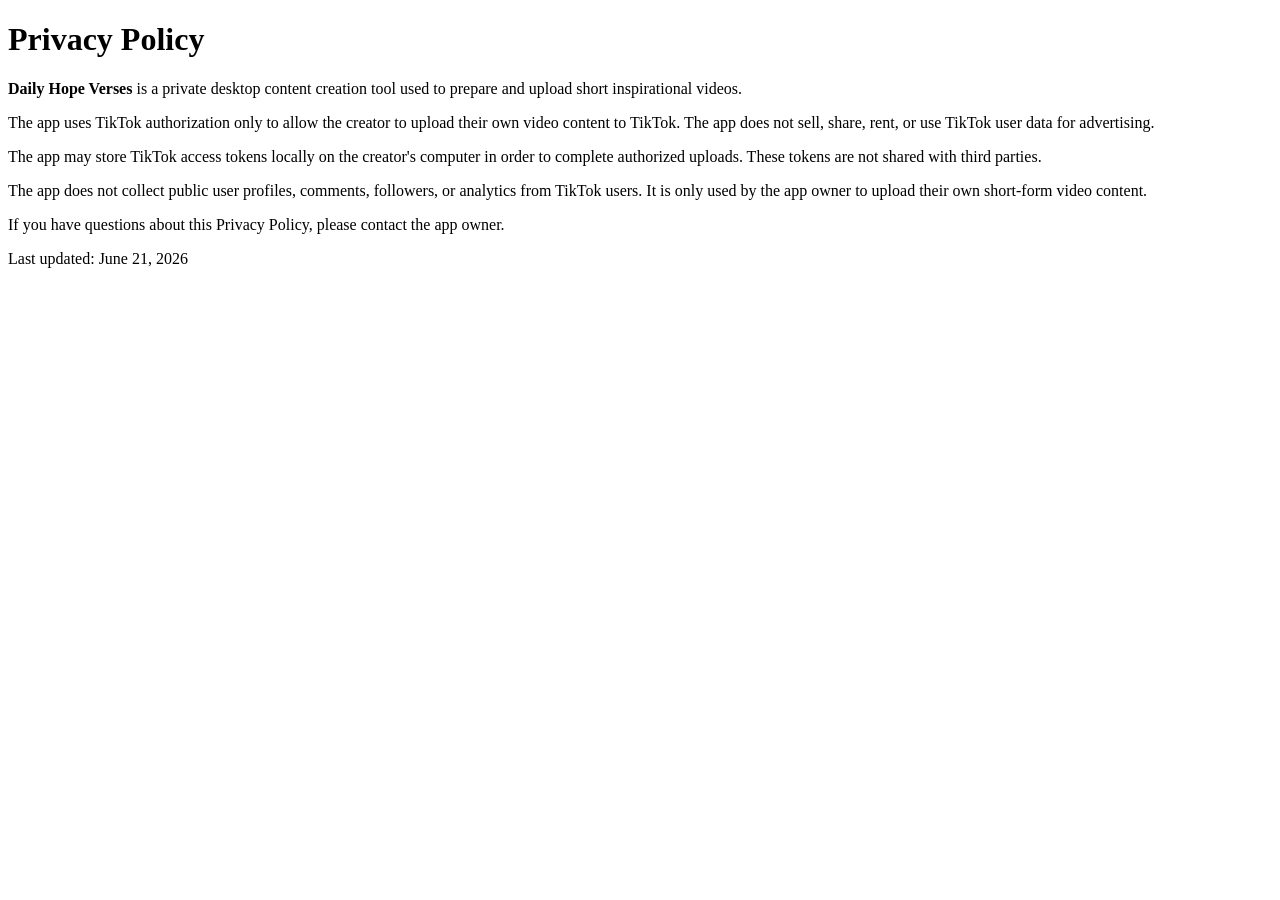
==== privacy.html @ 37efb4d1 "Add privacy policy for Daily Hope Verses app This file outlines the privacy policy for the Daily Hop" ====
<!DOCTYPE html>

<html lang="en">
<head>
  <meta charset="UTF-8">
  <title>Privacy Policy - Daily Hope Verses</title>
</head>
<body>
  <h1>Privacy Policy</h1>

  <p><strong>Daily Hope Verses</strong> is a private desktop content creation tool used to prepare and upload short inspirational videos.</p>

  <p>The app uses TikTok authorization only to allow the creator to upload their own video content to TikTok. The app does not sell, share, rent, or use TikTok user data for advertising.</p>

  <p>The app may store TikTok access tokens locally on the creator's computer in order to complete authorized uploads. These tokens are not shared with third parties.</p>

  <p>The app does not collect public user profiles, comments, followers, or analytics from TikTok users. It is only used by the app owner to upload their own short-form video content.</p>

  <p>If you have questions about this Privacy Policy, please contact the app owner.</p>

  <p>Last updated: June 21, 2026</p>
</body>
</html>
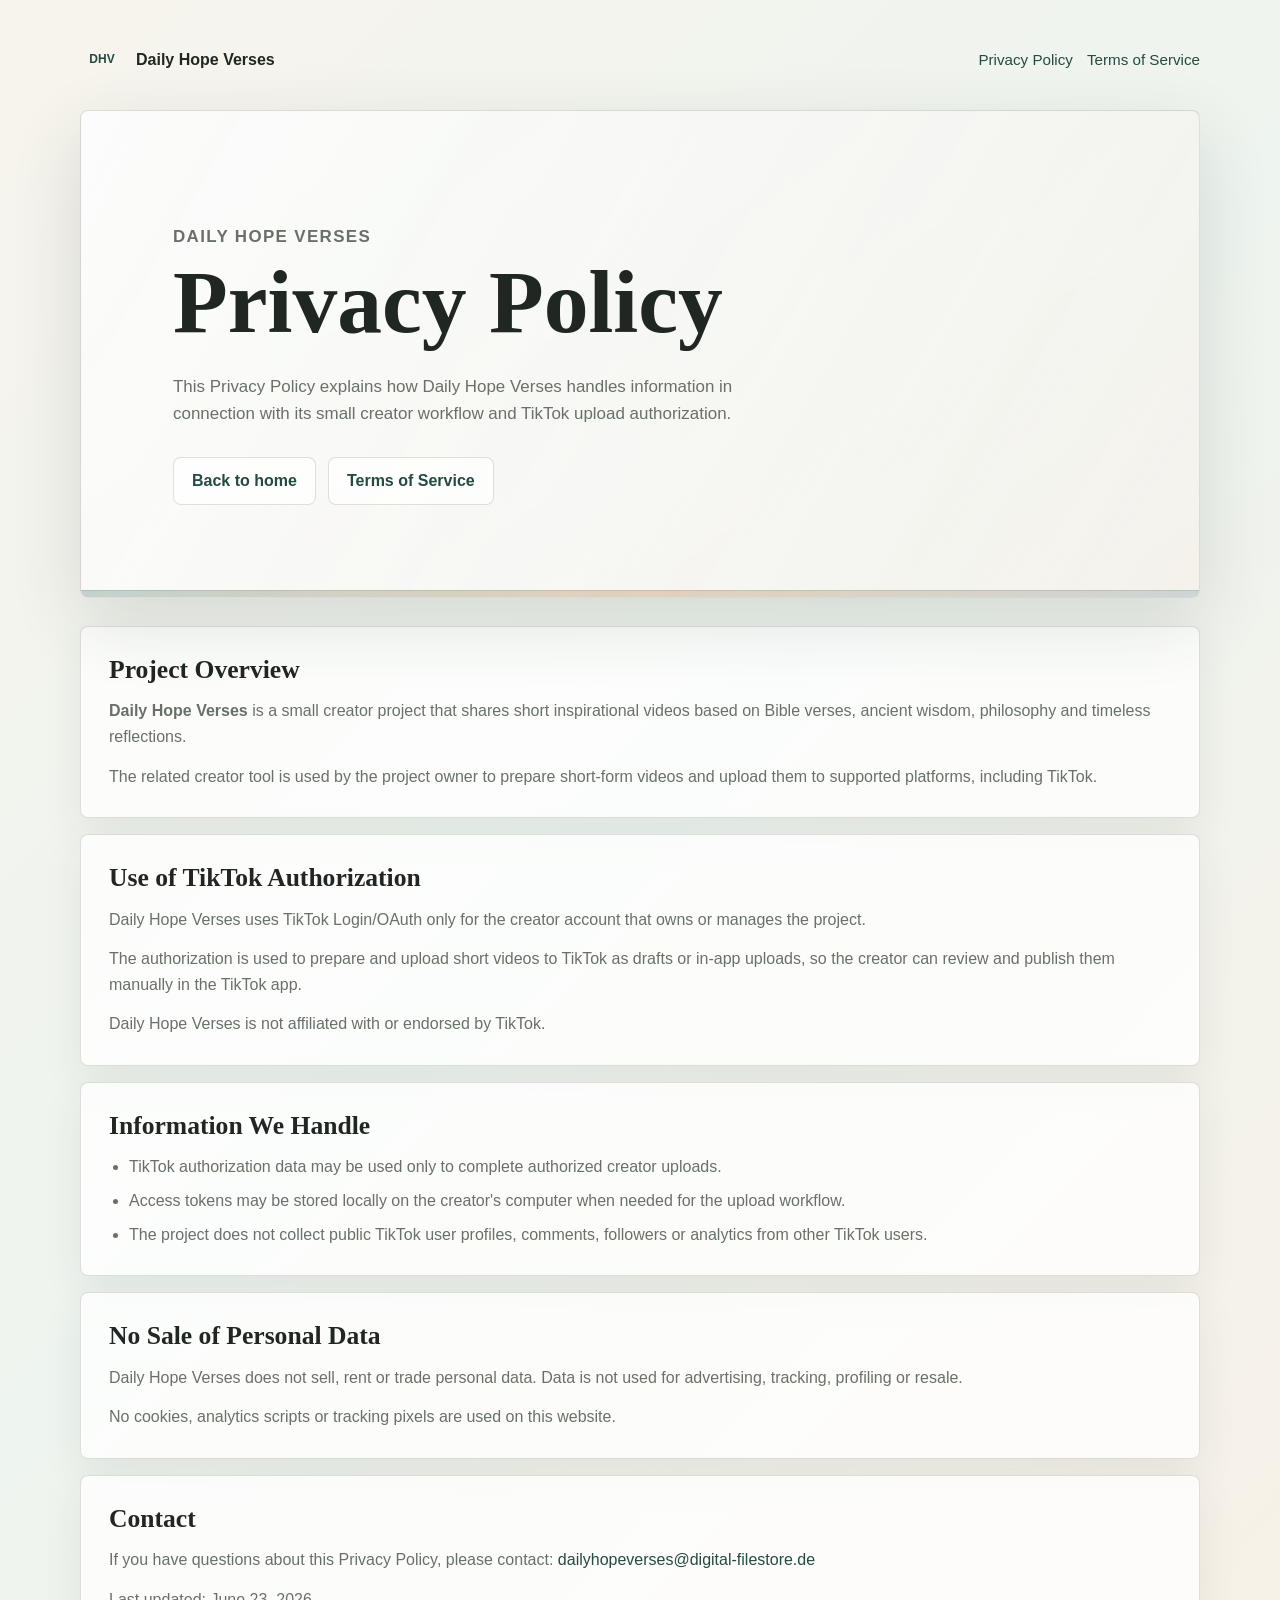
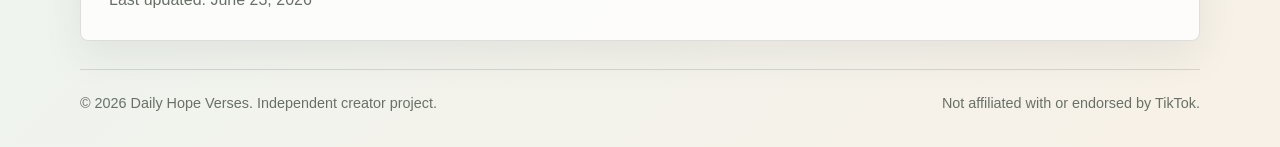
==== commit 66e3286c: "E-mail" ====
--- a/privacy.html
+++ b/privacy.html
@@ -1,23 +1,96 @@
 <!DOCTYPE html>
+<html lang="en">
 
-<html lang="en">
 <head>
   <meta charset="UTF-8">
+  <meta name="viewport" content="width=device-width, initial-scale=1.0">
+  <meta name="description" content="Privacy Policy for Daily Hope Verses.">
   <title>Privacy Policy - Daily Hope Verses</title>
+  <link rel="icon" href="assets/images/favicon.png">
+  <link rel="alternate icon" href="assets/images/logo.png">
+  <link rel="stylesheet" href="styles.css">
 </head>
+
 <body>
-  <h1>Privacy Policy</h1>
+  <div class="page-shell">
+    <header class="site-header">
+      <a class="brand" href="index.html" aria-label="Daily Hope Verses home">
+        <span class="brand-mark" aria-hidden="true">
+          <object class="brand-logo" data="assets/images/logo.png" type="image/png">
+            <span>DHV</span>
+          </object>
+        </span>
+        <span>Daily Hope Verses</span>
+      </a>
+      <nav class="site-nav" aria-label="Main navigation">
+        <a href="privacy.html" aria-current="page">Privacy Policy</a>
+        <a href="terms.html">Terms of Service</a>
+      </nav>
+    </header>
 
-  <p><strong>Daily Hope Verses</strong> is a private desktop content creation tool used to prepare and upload short inspirational videos.</p>
+    <main>
+      <section class="legal-hero">
+        <div class="legal-hero-content">
+          <p class="eyebrow">Daily Hope Verses</p>
+          <h1>Privacy Policy</h1>
+          <p>This Privacy Policy explains how Daily Hope Verses handles information in connection with its small creator
+            workflow and TikTok upload authorization.</p>
+          <div class="legal-actions">
+            <a class="button secondary" href="index.html">Back to home</a>
+            <a class="button secondary" href="terms.html">Terms of Service</a>
+          </div>
+        </div>
+      </section>
 
-  <p>The app uses TikTok authorization only to allow the creator to upload their own video content to TikTok. The app does not sell, share, rent, or use TikTok user data for advertising.</p>
+      <section class="legal-content" aria-label="Privacy Policy details">
+        <article class="legal-card">
+          <h2>Project Overview</h2>
+          <p><strong>Daily Hope Verses</strong> is a small creator project that shares short inspirational videos based
+            on Bible verses, ancient wisdom, philosophy and timeless reflections.</p>
+          <p>The related creator tool is used by the project owner to prepare short-form videos and upload them to
+            supported platforms, including TikTok.</p>
+        </article>
 
-  <p>The app may store TikTok access tokens locally on the creator's computer in order to complete authorized uploads. These tokens are not shared with third parties.</p>
+        <article class="legal-card">
+          <h2>Use of TikTok Authorization</h2>
+          <p>Daily Hope Verses uses TikTok Login/OAuth only for the creator account that owns or manages the project.
+          </p>
+          <p>The authorization is used to prepare and upload short videos to TikTok as drafts or in-app uploads, so the
+            creator can review and publish them manually in the TikTok app.</p>
+          <p>Daily Hope Verses is not affiliated with or endorsed by TikTok.</p>
+        </article>
 
-  <p>The app does not collect public user profiles, comments, followers, or analytics from TikTok users. It is only used by the app owner to upload their own short-form video content.</p>
+        <article class="legal-card">
+          <h2>Information We Handle</h2>
+          <ul>
+            <li>TikTok authorization data may be used only to complete authorized creator uploads.</li>
+            <li>Access tokens may be stored locally on the creator's computer when needed for the upload workflow.</li>
+            <li>The project does not collect public TikTok user profiles, comments, followers or analytics from other
+              TikTok users.</li>
+          </ul>
+        </article>
 
-  <p>If you have questions about this Privacy Policy, please contact the app owner.</p>
+        <article class="legal-card">
+          <h2>No Sale of Personal Data</h2>
+          <p>Daily Hope Verses does not sell, rent or trade personal data. Data is not used for advertising, tracking,
+            profiling or resale.</p>
+          <p>No cookies, analytics scripts or tracking pixels are used on this website.</p>
+        </article>
 
-  <p>Last updated: June 21, 2026</p>
+        <article class="legal-card">
+          <h2>Contact</h2>
+          <p>If you have questions about this Privacy Policy, please contact: <a
+              href="mailto:dailyhopeverses@digital-filestore.de">dailyhopeverses@digital-filestore.de</a></p>
+          <p>Last updated: June 23, 2026</p>
+        </article>
+      </section>
+    </main>
+
+    <footer class="site-footer">
+      <p>&copy; 2026 Daily Hope Verses. Independent creator project.</p>
+      <p>Not affiliated with or endorsed by TikTok.</p>
+    </footer>
+  </div>
 </body>
-</html>
+
+</html>
--- a/styles.css
+++ b/styles.css
@@ -0,0 +1,578 @@
+:root {
+  --bg: #f4f1ea;
+  --bg-soft: #fbfaf6;
+  --ink: #202621;
+  --muted: #687167;
+  --line: rgba(32, 38, 33, 0.14);
+  --panel: rgba(255, 255, 255, 0.78);
+  --green: #356657;
+  --green-dark: #244b41;
+  --gold: #b27a39;
+  --blue: #496b85;
+  --shadow: 0 24px 70px rgba(43, 56, 48, 0.14);
+  --radius: 8px;
+}
+
+* {
+  box-sizing: border-box;
+}
+
+html {
+  min-height: 100%;
+}
+
+body {
+  min-height: 100%;
+  margin: 0;
+  color: var(--ink);
+  font-family: Arial, Helvetica, sans-serif;
+  line-height: 1.6;
+  background:
+    linear-gradient(135deg, #f7f4ed 0%, #eef4ef 48%, #f8f1e7 100%);
+}
+
+a {
+  color: var(--green-dark);
+  text-decoration: none;
+}
+
+a:hover,
+a:focus-visible {
+  color: var(--gold);
+}
+
+.page-shell {
+  width: min(1120px, calc(100% - 32px));
+  margin: 0 auto;
+  padding: 24px 0 32px;
+}
+
+.site-header {
+  display: flex;
+  align-items: center;
+  justify-content: space-between;
+  gap: 20px;
+  padding: 14px 0 28px;
+}
+
+.brand {
+  display: inline-flex;
+  align-items: center;
+  gap: 12px;
+  color: var(--ink);
+  font-weight: 700;
+}
+
+.brand-mark {
+  display: inline-grid;
+  width: 44px;
+  height: 44px;
+  place-items: center;
+  border: 0;
+  border-radius: 50%;
+  color: var(--green-dark);
+  font-size: 0.75rem;
+  letter-spacing: 0;
+  background: transparent;
+  overflow: hidden;
+  position: relative;
+  flex: 0 0 auto;
+}
+
+.brand-logo {
+  position: absolute;
+  inset: 0;
+  display: block;
+  width: 100%;
+  height: 100%;
+  border: 0;
+  border-radius: 50%;
+  object-fit: cover;
+  overflow: hidden;
+}
+
+.brand-logo span {
+  display: grid;
+  width: 100%;
+  height: 100%;
+  place-items: center;
+}
+
+.site-nav {
+  display: flex;
+  flex-wrap: wrap;
+  justify-content: flex-end;
+  gap: 14px;
+  font-size: 0.95rem;
+}
+
+.hero,
+.legal-hero,
+.callback-hero {
+  position: relative;
+  overflow: hidden;
+  border: 1px solid var(--line);
+  border-radius: var(--radius);
+  background:
+    linear-gradient(120deg, rgba(255, 255, 255, 0.88), rgba(255, 255, 255, 0.54)),
+    linear-gradient(145deg, rgba(53, 102, 87, 0.13), rgba(178, 122, 57, 0.16));
+  box-shadow: var(--shadow);
+}
+
+.hero {
+  min-height: 560px;
+  display: flex;
+  align-items: center;
+  background-image:
+    linear-gradient(90deg, rgba(22, 31, 26, 0.74), rgba(22, 31, 26, 0.44) 48%, rgba(22, 31, 26, 0.2)),
+    url("assets/images/hero-background.png"),
+    linear-gradient(145deg, rgba(53, 102, 87, 0.2), rgba(178, 122, 57, 0.2));
+  background-position: center;
+  background-size: cover;
+}
+
+.legal-hero,
+.callback-hero {
+  background:
+    linear-gradient(120deg, rgba(255, 255, 255, 0.9), rgba(255, 255, 255, 0.58)),
+    linear-gradient(145deg, rgba(53, 102, 87, 0.13), rgba(178, 122, 57, 0.16));
+}
+
+.legal-hero::after,
+.callback-hero::after {
+  content: "";
+  position: absolute;
+  inset: auto 0 0;
+  height: 6px;
+  border: 1px solid rgba(53, 102, 87, 0.16);
+  border-width: 1px 0 0;
+  background: linear-gradient(90deg, rgba(53, 102, 87, 0.28), rgba(178, 122, 57, 0.3), rgba(73, 107, 133, 0.22));
+}
+
+.hero-content,
+.legal-hero-content,
+.callback-content {
+  position: relative;
+  z-index: 1;
+  max-width: 760px;
+  padding: clamp(44px, 8vw, 92px);
+}
+
+.eyebrow {
+  margin: 0 0 12px;
+  color: var(--gold);
+  font-size: 0.78rem;
+  font-weight: 700;
+  letter-spacing: 0.08em;
+  text-transform: uppercase;
+}
+
+h1,
+h2,
+h3 {
+  margin: 0;
+  line-height: 1.15;
+}
+
+h1 {
+  max-width: 740px;
+  font-family: Georgia, "Times New Roman", serif;
+  font-size: clamp(2.6rem, 7vw, 5.6rem);
+  font-weight: 700;
+}
+
+h2 {
+  font-family: Georgia, "Times New Roman", serif;
+  font-size: clamp(1.8rem, 4vw, 2.75rem);
+}
+
+h3 {
+  font-size: 1.05rem;
+}
+
+.subtitle {
+  max-width: 680px;
+  margin: 18px 0 0;
+  color: var(--green-dark);
+  font-size: clamp(1.2rem, 2vw, 1.55rem);
+  font-weight: 700;
+}
+
+.hero-description,
+.legal-hero-content p,
+.callback-content p {
+  max-width: 680px;
+  margin: 20px 0 0;
+  color: var(--muted);
+  font-size: 1.06rem;
+}
+
+.hero .eyebrow,
+.hero h1,
+.hero .subtitle,
+.hero .hero-description {
+  color: #fff;
+  text-shadow: 0 2px 24px rgba(0, 0, 0, 0.34);
+}
+
+.hero .eyebrow {
+  color: #f4d7a8;
+}
+
+.hero .hero-description {
+  color: rgba(255, 255, 255, 0.9);
+}
+
+.hero-actions,
+.legal-actions {
+  display: flex;
+  flex-wrap: wrap;
+  gap: 12px;
+  margin-top: 30px;
+}
+
+.button {
+  display: inline-flex;
+  align-items: center;
+  justify-content: center;
+  min-height: 46px;
+  padding: 10px 18px;
+  border: 1px solid var(--line);
+  border-radius: var(--radius);
+  font-weight: 700;
+}
+
+.button.primary {
+  color: #fff;
+  background: var(--green-dark);
+  border-color: var(--green-dark);
+}
+
+.button.primary:hover,
+.button.primary:focus-visible {
+  color: #fff;
+  background: var(--green);
+}
+
+.button.secondary {
+  color: var(--green-dark);
+  background: rgba(255, 255, 255, 0.72);
+}
+
+.content-grid,
+.legal-content,
+.link-section,
+.info-band,
+.support-section,
+.reflections-section {
+  margin-top: 28px;
+}
+
+.section-intro {
+  display: flex;
+  align-items: end;
+  justify-content: space-between;
+  gap: 20px;
+  margin-bottom: 18px;
+}
+
+.section-intro.stacked {
+  display: block;
+  max-width: 720px;
+}
+
+.section-intro.stacked p:last-child {
+  margin: 12px 0 0;
+  color: var(--muted);
+  font-size: 1.04rem;
+}
+
+.feature-grid {
+  display: grid;
+  grid-template-columns: repeat(4, minmax(0, 1fr));
+  gap: 16px;
+}
+
+.feature-card,
+.legal-card {
+  border: 1px solid var(--line);
+  border-radius: var(--radius);
+  background: var(--panel);
+  box-shadow: 0 14px 40px rgba(43, 56, 48, 0.08);
+}
+
+.feature-card {
+  min-height: 230px;
+  padding: 22px;
+}
+
+.feature-icon {
+  display: inline-grid;
+  width: 38px;
+  height: 38px;
+  place-items: center;
+  margin-bottom: 24px;
+  border-radius: 50%;
+  color: #fff;
+  font-size: 0.82rem;
+  font-weight: 700;
+  background: var(--blue);
+}
+
+.feature-card p,
+.legal-card p,
+.legal-card li,
+.info-band p,
+.site-footer {
+  color: var(--muted);
+}
+
+.feature-card p {
+  margin: 12px 0 0;
+}
+
+.reflection-grid {
+  display: grid;
+  grid-template-columns: repeat(3, minmax(0, 1fr));
+  gap: 16px;
+}
+
+.reflection-card {
+  overflow: hidden;
+  border: 1px solid var(--line);
+  border-radius: var(--radius);
+  background: rgba(255, 255, 255, 0.76);
+  box-shadow: 0 14px 40px rgba(43, 56, 48, 0.08);
+}
+
+.reflection-image {
+  aspect-ratio: 9 / 15;
+  background:
+    linear-gradient(135deg, rgba(53, 102, 87, 0.12), rgba(178, 122, 57, 0.14)),
+    linear-gradient(145deg, #eef4ef, #f8f1e7);
+  background-position: center;
+  background-size: cover;
+  background-repeat: no-repeat;
+}
+
+.reflection-image.bible-reflection {
+  background-image:
+    linear-gradient(180deg, rgba(32, 38, 33, 0), rgba(32, 38, 33, 0.16)),
+    url("assets/images/shorts/bible-reflection.png"),
+    linear-gradient(145deg, #eef4ef, #f8f1e7);
+  background-position: center center;
+  background-size: cover;
+}
+
+.reflection-image.stoic-wisdom {
+  background-image:
+    linear-gradient(180deg, rgba(32, 38, 33, 0), rgba(32, 38, 33, 0.16)),
+    url("assets/images/shorts/stoic-wisdom.png"),
+    linear-gradient(145deg, #eef4ef, #f8f1e7);
+  background-position: center center;
+  background-size: cover;
+}
+
+.reflection-image.buddhist-wisdom {
+  background-image:
+    linear-gradient(180deg, rgba(32, 38, 33, 0), rgba(32, 38, 33, 0.16)),
+    url("assets/images/shorts/buddhist-wisdom.png"),
+    linear-gradient(145deg, #eef4ef, #f8f1e7);
+  background-position: center center;
+  background-size: cover;
+}
+
+.reflection-copy {
+  padding: 20px;
+}
+
+.reflection-copy p {
+  margin: 10px 0 0;
+  color: var(--muted);
+}
+
+.info-band,
+.link-section,
+.support-section {
+  display: grid;
+  grid-template-columns: minmax(220px, 0.7fr) minmax(0, 1.3fr);
+  gap: 24px;
+  align-items: start;
+  padding: 28px;
+  border: 1px solid var(--line);
+  border-radius: var(--radius);
+  background: rgba(255, 255, 255, 0.66);
+}
+
+.support-section {
+  align-items: center;
+  background:
+    linear-gradient(135deg, rgba(255, 255, 255, 0.7), rgba(248, 241, 231, 0.72)),
+    rgba(255, 255, 255, 0.66);
+}
+
+.info-band p {
+  margin: 0;
+  font-size: 1.04rem;
+}
+
+.support-copy p:last-child {
+  max-width: 680px;
+  margin: 12px 0 0;
+  color: var(--muted);
+  font-size: 1.04rem;
+}
+
+.support-button {
+  justify-self: end;
+  color: #fff;
+  background: var(--green-dark);
+  border-color: var(--green-dark);
+}
+
+.support-button:hover,
+.support-button:focus-visible {
+  color: #fff;
+  background: var(--green);
+}
+
+.link-list {
+  display: flex;
+  flex-wrap: wrap;
+  gap: 10px;
+}
+
+.link-list a {
+  display: inline-flex;
+  align-items: center;
+  min-height: 42px;
+  padding: 8px 14px;
+  border: 1px solid var(--line);
+  border-radius: var(--radius);
+  background: rgba(255, 255, 255, 0.74);
+  font-weight: 700;
+}
+
+.legal-content {
+  display: grid;
+  gap: 16px;
+}
+
+.legal-card {
+  padding: 28px;
+}
+
+.legal-card h2 {
+  margin-bottom: 14px;
+  font-size: clamp(1.35rem, 2vw, 1.75rem);
+}
+
+.legal-card p {
+  margin: 0 0 14px;
+}
+
+.legal-card p:last-child {
+  margin-bottom: 0;
+}
+
+.legal-card ul {
+  margin: 0;
+  padding-left: 20px;
+}
+
+.legal-card li + li {
+  margin-top: 8px;
+}
+
+.site-footer {
+  display: flex;
+  flex-wrap: wrap;
+  justify-content: space-between;
+  gap: 10px 18px;
+  margin-top: 28px;
+  padding-top: 22px;
+  border-top: 1px solid var(--line);
+  font-size: 0.9rem;
+}
+
+.site-footer p {
+  margin: 0;
+}
+
+@media (max-width: 860px) {
+  .feature-grid {
+    grid-template-columns: repeat(2, minmax(0, 1fr));
+  }
+
+  .reflection-grid {
+    grid-template-columns: 1fr;
+  }
+
+  .info-band,
+  .link-section,
+  .support-section {
+    grid-template-columns: 1fr;
+  }
+
+  .support-button {
+    justify-self: start;
+  }
+}
+
+@media (max-width: 620px) {
+  .page-shell {
+    width: min(100% - 24px, 1120px);
+    padding-top: 12px;
+  }
+
+  .site-header {
+    align-items: flex-start;
+    flex-direction: column;
+    padding-bottom: 18px;
+  }
+
+  .site-nav {
+    justify-content: flex-start;
+  }
+
+  .hero-content,
+  .legal-hero-content,
+  .callback-content {
+    padding: 34px 24px;
+  }
+
+  .hero {
+    min-height: 500px;
+  }
+
+  .hero-actions,
+  .legal-actions,
+  .link-list {
+    align-items: stretch;
+    flex-direction: column;
+  }
+
+  .button,
+  .link-list a {
+    width: 100%;
+  }
+
+  .feature-grid {
+    grid-template-columns: 1fr;
+  }
+
+  .feature-card {
+    min-height: auto;
+  }
+
+  .info-band,
+  .link-section,
+  .support-section,
+  .legal-card {
+    padding: 22px;
+  }
+
+  .support-button {
+    justify-self: stretch;
+  }
+}
